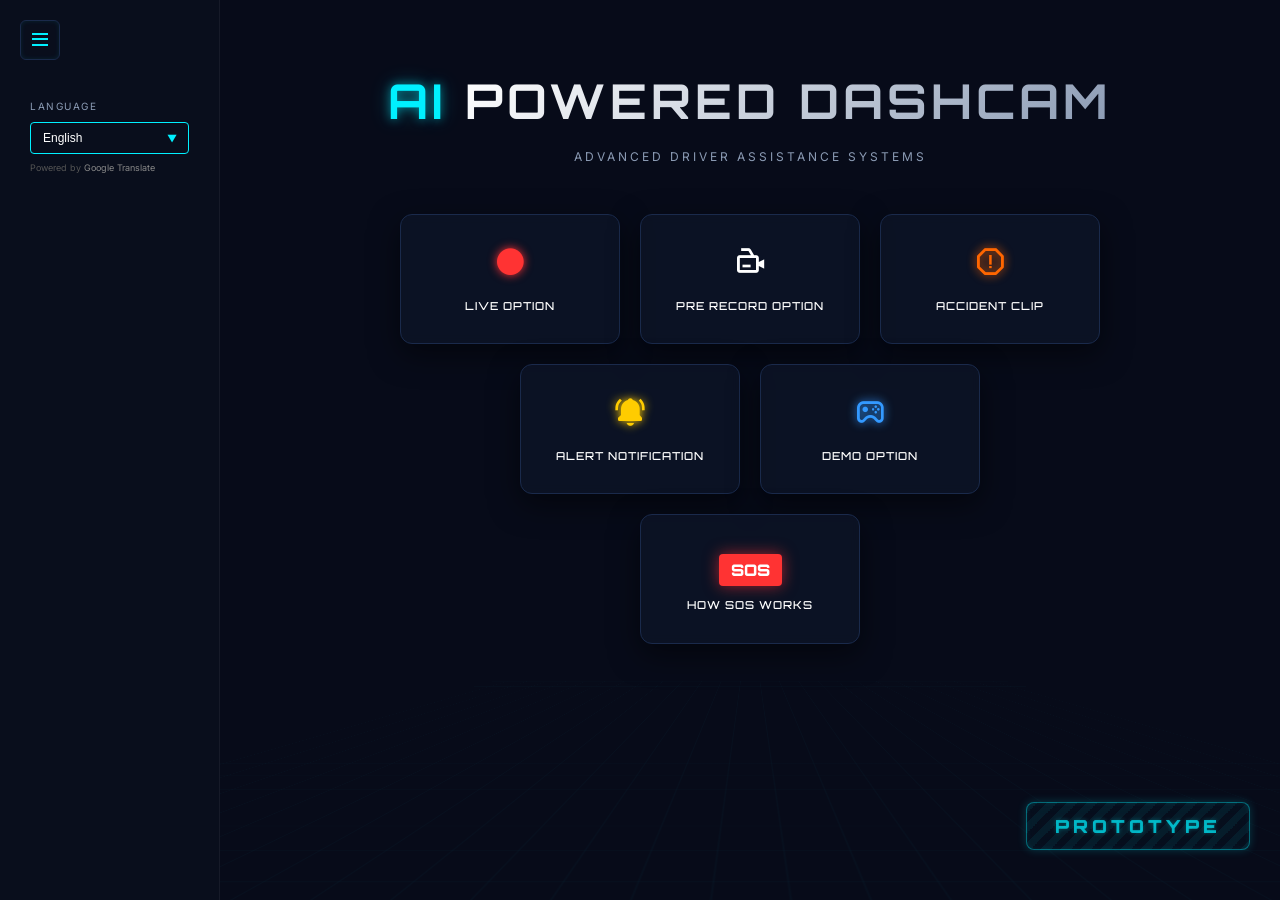
==== frontend/index.html @ 6b2841e0 "Initial commit" ====
<!DOCTYPE html>
<html lang="en">

<head>
    <meta charset="UTF-8">
    <meta name="viewport" content="width=device-width, initial-scale=1.0">
    <title>AI Powered Dashcam</title>
    <!-- Fonts -->
    <link rel="preconnect" href="https://fonts.googleapis.com">
    <link rel="preconnect" href="https://fonts.gstatic.com" crossorigin>
    <link
        href="https://fonts.googleapis.com/css2?family=Orbitron:wght@500;700;900&family=Inter:wght@400;500;600&display=swap"
        rel="stylesheet">
    <!-- Boxicons for standard icons -->
    <link href='https://unpkg.com/boxicons@2.1.4/css/boxicons.min.css' rel='stylesheet'>
    <link rel="stylesheet" href="style.css">
</head>

<body>
    <div class="app-container">
        <!-- Sidebar -->
        <aside class="sidebar">
            <div class="sidebar-top">
                <button class="menu-btn" id="menuBtn">
                    <i class='bx bx-menu'></i>
                </button>
            </div>

            <div class="sidebar-lang">
                <span class="lang-label" data-i18n="language">LANGUAGE</span>
                <div class="lang-select-wrapper">
                    <select class="lang-select" id="customLangSelect">
                        <option value="en">English</option>
                        <option value="es">Español</option>
                        <option value="fr">Français</option>
                        <option value="hi">हिन्दी (Hindi)</option>
                        <option value="bn">বাংলা (Bengali)</option>
                        <option value="te">తెలుగు (Telugu)</option>
                        <option value="mr">मराठी (Marathi)</option>
                        <option value="ta">தமிழ் (Tamil)</option>
                        <option value="ur">اُردُو (Urdu)</option>
                        <option value="gu">ગુજરાતી (Gujarati)</option>
                        <option value="kn">ಕನ್ನಡ (Kannada)</option>
                        <option value="ml">മലയാളം (Malayalam)</option>
                        <option value="or">ଓଡ଼ିଆ (Odia)</option>
                        <option value="pa">ਪੰਜਾਬੀ (Punjabi)</option>
                        <option value="as">অসমীয়া (Assamese)</option>
                        <option value="mai">मैथिली (Maithili)</option>
                        <option value="sat">ᱥᱟᱱᱛᱟᱲᱤ (Santali)</option>
                        <option value="ks">कॉशुर (Kashmiri)</option>
                        <option value="ne">नेपाली (Nepali)</option>
                        <option value="kok">कोंकणी (Konkani)</option>
                        <option value="sd">سنڌي (Sindhi)</option>
                        <option value="doi">डोगरी (Dogri)</option>
                        <option value="mni">ꯃꯤꯇꯩꯂꯣꯟ (Manipuri)</option>
                        <option value="brx">बड़ो (Bodo)</option>
                        <option value="sa">संस्कृत (Sanskrit)</option>
                    </select>
                </div>
                <div id="google_translate_element" style="display: none;"></div>
                <div class="powered-by">Powered by <span class="g-translate">Google Translate</span></div>
            </div>
        </aside>

        <!-- Main Content -->
        <main class="main-content">
            <div class="background-grid"></div>

            <header class="dashboard-header">
                <h1 class="logo-text"><span class="logo-x">AI</span> <span class="logo-gradient">POWERED
                        DASHCAM</span></h1>
                <p class="subtitle" data-i18n="subtitle">ADVANCED DRIVER ASSISTANCE SYSTEMS</p>
            </header>

            <div class="button-grid-container">
                <!-- Row 1 -->
                <div class="grid-row row-3">
                    <button class="action-card" id="liveOptionBtn">
                        <div class="card-icon glow-red">
                            <i class='bx bxs-circle'></i>
                        </div>
                        <span class="card-label" data-i18n="live">LIVE OPTION</span>
                    </button>

                    <button class="action-card" id="preRecordBtn">
                        <div class="card-icon">
                            <i class='bx bx-video-recording'></i>
                        </div>
                        <span class="card-label" data-i18n="record">PRE RECORD OPTION</span>
                    </button>

                    <button class="action-card" id="accidentBtn">
                        <div class="card-icon glow-orange">
                            <i class='bx bx-error-alt'></i>
                        </div>
                        <span class="card-label" data-i18n="accident">ACCIDENT CLIP</span>
                    </button>
                </div>

                <!-- Row 2 -->
                <div class="grid-row row-2">
                    <button class="action-card" id="alertBtn">
                        <div class="card-icon glow-yellow">
                            <i class='bx bxs-bell-ring'></i>
                        </div>
                        <span class="card-label" data-i18n="alert">ALERT NOTIFICATION</span>
                    </button>

                    <button class="action-card" id="demoBtn">
                        <div class="card-icon glow-blue">
                            <i class='bx bx-joystick'></i>
                        </div>
                        <span class="card-label" data-i18n="demo">DEMO OPTION</span>
                    </button>
                </div>

                <!-- Row 3 -->
                <div class="grid-row row-1">
                    <button class="action-card sos-card" id="sosBtn">
                        <div class="card-icon glow-red-strong">
                            <span class="sos-text">SOS</span>
                        </div>
                        <span class="card-label" data-i18n="sos">HOW SOS WORKS</span>
                    </button>
                </div>
            </div>

            <!-- Live View Container -->
            <div id="liveView" class="live-view hidden">
                <button class="back-btn" id="backBtn">
                    <i class='bx bx-arrow-back'></i> <span data-i18n="back_dashboard">Back to Dashboard</span>
                </button>
                <div class="live-content">
                    <div class="video-section">
                        <div class="view-container">
                            <span class="view-label" data-i18n="driver_view">DRIVER VIEW</span>
                            <video
                                src="file:///C:/Users/Aiml/Documents/dashcam%20video/web%20videos/stock-footage-a-year-old-caucasian-father-and-his-year-old-son-drive-together-in-a-car-with-the-sun.mp4"
                                autoplay loop muted class="dash-video"></video>
                        </div>
                        <div class="view-container">
                            <span class="view-label" data-i18n="road_view">ROAD VIEW</span>
                            <video
                                src="file:///C:/Users/Aiml/Documents/dashcam%20video/web%20videos/stock-footage-tilton-nh-usa-january-tilton-new-hampshire-usa-k-driving-dashcam-footage.mp4"
                                autoplay loop muted class="dash-video"></video>
                        </div>
                    </div>
                    <div class="map-section">
                        <span class="view-label map-label" data-i18n="location">LOCATION</span>
                        <!-- Placeholder map centered somewhat generically for a driving context -->
                        <iframe
                            src="https://www.google.com/maps/embed?pb=!1m18!1m12!1m3!1d3022.1422937950147!2d-73.98731968459391!3d40.75889497932681!2m3!1f0!2f0!3f0!3m2!1i1024!2i768!4f13.1!3m3!1m2!1s0x89c25855c6480299%3A0x55194ec5a1ae072e!2sTimes%20Square!5e0!3m2!1sen!2sus!4v1620000000000!5m2!1sen!2sus"
                            width="100%" height="100%" style="border:0;" allowfullscreen="" loading="lazy">
                        </iframe>
                    </div>
                </div>
            </div>

            <!-- Pre Record View Container -->
            <div id="preRecordView" class="live-view hidden">
                <button class="back-btn" id="preRecordBackBtn">
                    <i class='bx bx-arrow-back'></i> <span data-i18n="back_dashboard">Back to Dashboard</span>
                </button>
                <div class="live-content" id="preRecordContent">
                    <div class="video-list-container">
                        <div class="video-list-header">
                            <h2 class="video-list-title">Videos</h2>
                        </div>
                        <div id="videoListBody">
                            <!-- Pre-recorded Item 1 -->
                            <div class="video-list-item"
                                data-src="file:///C:/Users/Aiml/Documents/dashcam%20video/web%20videos/stock-footage-tilton-nh-usa-january-tilton-new-hampshire-usa-k-driving-dashcam-footage.mp4"
                                data-title="26/05/2026/Tuesday">
                                <div class="video-thumbnail-wrapper">
                                    <video
                                        src="file:///C:/Users/Aiml/Documents/dashcam%20video/web%20videos/stock-footage-tilton-nh-usa-january-tilton-new-hampshire-usa-k-driving-dashcam-footage.mp4"
                                        class="video-thumbnail-img" muted></video>
                                    <div class="video-play-icon"><i class='bx bx-play'></i></div>
                                    <div class="video-duration">1:15</div>
                                </div>
                                <div class="video-info">
                                    <h3 class="video-item-title">26/05/2026/Tuesday</h3>
                                    <div class="video-item-meta">
                                        <span>Local File &middot; Dashcam</span>
                                    </div>
                                    <div class="video-item-meta">
                                        <span>Pre-recorded</span>
                                    </div>
                                </div>
                                <div class="video-menu-icon">
                                    <i class='bx bx-dots-vertical-rounded'></i>
                                </div>
                            </div>

                            <!-- Pre-recorded Item 2 -->
                            <div class="video-list-item"
                                data-src="file:///C:/Users/Aiml/Documents/dashcam%20video/web%20videos/stock-footage-saint-damase-quebec-canada-k-dashcam-footage-traveling-along-route-through.mp4"
                                data-title="25/05/2026/Monday">
                                <div class="video-thumbnail-wrapper">
                                    <video
                                        src="file:///C:/Users/Aiml/Documents/dashcam%20video/web%20videos/stock-footage-saint-damase-quebec-canada-k-dashcam-footage-traveling-along-route-through.mp4"
                                        class="video-thumbnail-img" muted></video>
                                    <div class="video-play-icon"><i class='bx bx-play'></i></div>
                                    <div class="video-duration">2:30</div>
                                </div>
                                <div class="video-info">
                                    <h3 class="video-item-title">25/05/2026/Monday</h3>
                                    <div class="video-item-meta">
                                        <span>Local File &middot; Dashcam</span>
                                    </div>
                                    <div class="video-item-meta">
                                        <span>Pre-recorded</span>
                                    </div>
                                </div>
                                <div class="video-menu-icon">
                                    <i class='bx bx-dots-vertical-rounded'></i>
                                </div>
                            </div>

                            <!-- Pre-recorded Item 3 -->
                            <div class="video-list-item"
                                data-src="file:///C:/Users/Aiml/Documents/dashcam%20video/web%20videos/stock-footage-bandipur-india-february-dashcam-journey-along-tree-lined-forest-highway.mp4"
                                data-title="24/05/2026/Sunday">
                                <div class="video-thumbnail-wrapper">
                                    <video
                                        src="file:///C:/Users/Aiml/Documents/dashcam%20video/web%20videos/stock-footage-bandipur-india-february-dashcam-journey-along-tree-lined-forest-highway.mp4"
                                        class="video-thumbnail-img" muted></video>
                                    <div class="video-play-icon"><i class='bx bx-play'></i></div>
                                    <div class="video-duration">1:45</div>
                                </div>
                                <div class="video-info">
                                    <h3 class="video-item-title">24/05/2026/Sunday</h3>
                                    <div class="video-item-meta">
                                        <span>Local File &middot; Dashcam</span>
                                    </div>
                                    <div class="video-item-meta">
                                        <span>Pre-recorded</span>
                                    </div>
                                </div>
                                <div class="video-menu-icon">
                                    <i class='bx bx-dots-vertical-rounded'></i>
                                </div>
                            </div>
                        </div>
                    </div>
                </div>

                <div class="live-content hidden" id="playerContent">
                    <div
                        style="display: flex; flex-direction: column; width: 100%; max-width: 1000px; margin: 0 auto; align-items: center;">
                        <div style="display: flex; justify-content: space-between; width: 100%; margin-bottom: 20px;">
                            <button class="back-btn" id="backToListBtn" style="margin-bottom: 0;">
                                <i class='bx bx-arrow-back'></i> <span data-i18n="back_videos">Back to Videos</span>
                            </button>
                            <button class="upload-small-btn" id="saveFromPlayerBtn">
                                <i class='bx bx-save'></i> <span data-i18n="save_accident_player">Save as Accident
                                    Clip</span>
                            </button>
                        </div>
                        <div class="view-container" style="width: 100%; aspect-ratio: 16/9; margin-top: 10px;">
                            <span class="view-label" id="uploadedVideoName" data-i18n="video_player">VIDEO PLAYER</span>
                            <video id="uploadedVideoPlayer" autoplay loop muted class="dash-video"></video>
                        </div>
                    </div>
                </div>
            </div>

            <!-- Accident View Container -->
            <div id="accidentView" class="live-view hidden">
                <button class="back-btn" id="accidentBackBtn">
                    <i class='bx bx-arrow-back'></i> <span data-i18n="back_dashboard">Back to Dashboard</span>
                </button>
                <div class="live-content">
                    <div class="video-list-container">
                        <div class="video-list-header">
                            <h2 class="video-list-title">Accident Clips</h2>
                        </div>
                        <div id="accidentListBody">
                            <div
                                style="color: #64748b; font-family: 'Inter', sans-serif; text-align: center; padding: 20px;">
                                No accident clips available.</div>
                        </div>
                    </div>
                </div>
            </div>
            <!-- Alert Notification View Container -->
            <div id="alertView" class="live-view hidden">
                <button class="back-btn" id="alertBackBtn">
                    <i class='bx bx-arrow-back'></i> <span data-i18n="back_dashboard">Back to Dashboard</span>
                </button>
                <div class="live-content">
                    <div class="video-list-container" style="max-width: 800px; margin: 0 auto; padding: 20px;">
                        <div class="video-list-header">
                            <h2 class="video-list-title" style="color: #ff4757;"><i class='bx bxs-bell-ring'></i> Alert
                                Notifications</h2>
                            <div class="profile-selector">
                                <label
                                    style="color: var(--text-secondary); font-size: 12px; margin-right: 8px;">Profile:</label>
                                <select id="alertProfileSelect" class="profile-dropdown">
                                    <option value="dad">Dad</option>
                                    <option value="mom">Mom</option>
                                    <option value="son">Son</option>
                                </select>
                            </div>
                        </div>
                        <div class="alert-list"
                            style="margin-top: 20px; display: flex; flex-direction: column; gap: 12px;">
                            <div class="alert-item"
                                style="background: rgba(255, 71, 87, 0.1); border: 1px solid rgba(255, 71, 87, 0.3); padding: 15px; border-radius: 8px; color: #fff; font-family: 'Inter', sans-serif; display: flex; align-items: center; gap: 10px;">
                                <i class='bx bx-error' style="color: #ff4757; font-size: 20px;"></i> <strong>Driver
                                    distraction</strong>
                                <label class="toggle-switch"><input type="checkbox" checked><span
                                        class="slider"></span></label>
                            </div>
                            <div class="alert-item"
                                style="background: rgba(255, 165, 2, 0.1); border: 1px solid rgba(255, 165, 2, 0.3); padding: 15px; border-radius: 8px; color: #fff; font-family: 'Inter', sans-serif; display: flex; align-items: center; gap: 10px;">
                                <i class='bx bx-sleepy' style="color: #ffa502; font-size: 20px;"></i>
                                <strong>Drowsiness</strong>
                                <label class="toggle-switch"><input type="checkbox" checked><span
                                        class="slider"></span></label>
                            </div>
                            <div class="alert-item"
                                style="background: rgba(0, 255, 255, 0.1); border: 1px solid rgba(0, 255, 255, 0.3); padding: 15px; border-radius: 8px; color: #fff; font-family: 'Inter', sans-serif; display: flex; align-items: center; gap: 10px;">
                                <i class='bx bx-user-x' style="color: #00ffff; font-size: 20px;"></i> <strong>Seatbelt
                                    absence</strong>
                                <label class="toggle-switch"><input type="checkbox" checked><span
                                        class="slider"></span></label>
                            </div>
                            <div class="alert-item"
                                style="background: rgba(255, 71, 87, 0.1); border: 1px solid rgba(255, 71, 87, 0.3); padding: 15px; border-radius: 8px; color: #fff; font-family: 'Inter', sans-serif; display: flex; align-items: center; gap: 10px;">
                                <i class='bx bx-glasses-alt' style="color: #ff4757; font-size: 20px;"></i>
                                <strong>Unsafe attention behavior</strong>
                                <label class="toggle-switch"><input type="checkbox" checked><span
                                        class="slider"></span></label>
                            </div>
                            <div class="alert-item"
                                style="background: rgba(255, 71, 87, 0.1); border: 1px solid rgba(255, 71, 87, 0.3); padding: 15px; border-radius: 8px; color: #fff; font-family: 'Inter', sans-serif; display: flex; align-items: center; gap: 10px;">
                                <i class='bx bx-car' style="color: #ff4757; font-size: 20px;"></i>
                                <strong>Collision-risk situations</strong>
                                <label class="toggle-switch"><input type="checkbox" checked><span
                                        class="slider"></span></label>
                            </div>
                            <div class="alert-item"
                                style="background: rgba(255, 165, 2, 0.1); border: 1px solid rgba(255, 165, 2, 0.3); padding: 15px; border-radius: 8px; color: #fff; font-family: 'Inter', sans-serif; display: flex; align-items: center; gap: 10px;">
                                <i class='bx bx-traffic-cone' style="color: #ffa502; font-size: 20px;"></i> <strong>Road
                                    hazards</strong>
                                <label class="toggle-switch"><input type="checkbox" checked><span
                                        class="slider"></span></label>
                            </div>
                            <div class="alert-item"
                                style="background: rgba(255, 71, 87, 0.1); border: 1px solid rgba(255, 71, 87, 0.3); padding: 15px; border-radius: 8px; color: #fff; font-family: 'Inter', sans-serif; display: flex; align-items: center; gap: 10px;">
                                <i class='bx bx-cloud-rain' style="color: #ff4757; font-size: 20px;"></i> <strong>Unsafe
                                    driving conditions</strong>
                                <label class="toggle-switch"><input type="checkbox" checked><span
                                        class="slider"></span></label>
                            </div>
                            <div class="alert-item"
                                style="background: rgba(255, 71, 87, 0.1); border: 1px solid rgba(255, 71, 87, 0.3); padding: 15px; border-radius: 8px; color: #fff; font-family: 'Inter', sans-serif; display: flex; align-items: center; gap: 10px;">
                                <i class='bx bx-plus-medical' style="color: #ff4757; font-size: 20px;"></i>
                                <strong>Emergency situations</strong>
                                <label class="toggle-switch"><input type="checkbox" checked><span
                                        class="slider"></span></label>
                            </div>
                        </div>
                        <div style="margin-top: 30px; display: flex; justify-content: flex-end;">
                            <button id="saveAlertsBtn"
                                style="background: var(--accent-cyan); color: #000; border: none; padding: 12px 30px; border-radius: 8px; font-family: var(--font-heading); font-size: 14px; font-weight: 700; cursor: pointer; transition: all 0.3s ease; box-shadow: 0 0 15px rgba(0, 240, 255, 0.3); display: flex; align-items: center; gap: 8px;">
                                <i class='bx bx-save'></i> <span data-i18n="save_settings">SAVE SETTINGS</span>
                            </button>
                        </div>
                    </div>
                </div>
            </div>
            <!-- Demo View Container -->
            <div id="demoView" class="live-view hidden">
                <button class="back-btn" id="demoBackBtn">
                    <i class='bx bx-arrow-back'></i> <span data-i18n="back_dashboard">Back to Dashboard</span>
                </button>
                <div class="live-content"
                    style="justify-content: center; align-items: center; display: flex; flex-direction: column;">
                    <div
                        style="display: grid; grid-template-columns: repeat(3, 1fr); gap: 40px; max-width: 1200px; width: 100%; padding: 40px;">
                        <div id="demoRoadViewBtn" class="demo-btn"
                            style="background: var(--card-bg); border: 1px solid var(--card-border); border-radius: 16px; aspect-ratio: 16/9; display: flex; flex-direction: column; justify-content: center; align-items: center; font-size: 32px; color: var(--accent-cyan); font-weight: 700; box-shadow: 0 8px 32px rgba(0, 0, 0, 0.3); cursor: pointer;">
                            <i class='bx bx-car' style="font-size: 72px; margin-bottom: 15px;"></i>
                            <span>Road View</span>
                        </div>
                        <div id="demoDriverViewBtn" class="demo-btn"
                            style="background: var(--card-bg); border: 1px solid var(--card-border); border-radius: 16px; aspect-ratio: 16/9; display: flex; flex-direction: column; justify-content: center; align-items: center; font-size: 32px; color: var(--accent-cyan); font-weight: 700; box-shadow: 0 8px 32px rgba(0, 0, 0, 0.3); cursor: pointer;">
                            <i class='bx bx-user' style="font-size: 72px; margin-bottom: 15px;"></i>
                            <span>Driver View</span>
                        </div>
                        <div id="demoTrafficLightBtn" class="demo-btn"
                            style="background: var(--card-bg); border: 1px solid var(--card-border); border-radius: 16px; aspect-ratio: 16/9; display: flex; flex-direction: column; justify-content: center; align-items: center; font-size: 32px; color: var(--accent-cyan); font-weight: 700; box-shadow: 0 8px 32px rgba(0, 0, 0, 0.3); cursor: pointer;">
                            <i class='bx bx-traffic-cone' style="font-size: 72px; margin-bottom: 15px;"></i>
                            <span>Traffic Light</span>
                        </div>
                    </div>
                </div>
            </div>

            <!-- Demo Player View -->
            <div id="demoPlayerView" class="live-view hidden">
                <button class="back-btn" id="demoPlayerBackBtn">
                    <i class='bx bx-arrow-back'></i> <span>Back to Demo</span>
                </button>
                <div class="live-content">
                    <div
                        style="display: flex; flex-direction: column; width: 100%; max-width: 1000px; margin: 0 auto; align-items: center;">
                        <div class="view-container" style="width: 100%; aspect-ratio: 16/9; margin-top: 10px;">
                            <span class="view-label" id="demoPlayerTitle">CAR DETECTION</span>
                            <video id="demoVideoPlayer" autoplay loop muted class="dash-video"></video>
                        </div>
                    </div>
                </div>
            </div>

            <!-- SOS Info View Container -->
            <div id="sosView" class="live-view hidden">
                <button class="back-btn" id="sosBackBtn">
                    <i class='bx bx-arrow-back'></i> <span data-i18n="back_dashboard">Back to Dashboard</span>
                </button>
                <div class="live-content sos-info-content">
                    <div class="sos-info-card">
                        <div class="sos-animated-header">
                            <i class='bx bx-broadcast'></i>
                            <h2 class="sos-title">AI Smart SOS Emergency Response System</h2>
                        </div>
                        <div class="sos-animated-body">
                            <p class="fade-in-text">The AI Smart SOS Emergency Response System is an advanced safety
                                feature integrated into our AI Smart Dashcam project to provide immediate assistance
                                during accidents, driver unconsciousness, or dangerous road situations. The system
                                continuously monitors the driver using AI, Computer Vision, OpenCV, and MediaPipe
                                technologies by tracking eye movement, head position, driver attention, and vehicle
                                behavior in real time.</p>
                            <p class="fade-in-text">When the AI detects a severe collision, unconscious driver
                                condition, prolonged inactivity, unsafe driving pattern, or manual SOS trigger, the
                                emergency mode activates automatically. The system instantly generates voice alerts,
                                switches to SOS mode, and collects critical emergency data including live GPS location,
                                driver status, incident time, and vehicle information.</p>
                            <p class="fade-in-text">After confirmation, emergency notifications containing the live
                                location and accident details are automatically sent to family members, emergency
                                contacts, ambulance services, police stations, or fleet management systems. This rapid
                                alert mechanism helps reduce rescue response time and improves survival chances during
                                emergencies.</p>
                            <p class="fade-in-text">The SOS system is designed using AI-powered monitoring, real-time
                                processing, GPS integration, alert automation, and embedded system technologies such as
                                Raspberry Pi, making it affordable, scalable, and suitable for cars, trucks, taxis,
                                buses, and smart transportation systems.</p>
                            <p class="fade-in-text">By combining intelligent monitoring, automated emergency
                                communication, and real-time tracking, the AI Smart SOS System transforms a normal
                                dashcam into a life-saving smart safety assistant that enhances road safety and supports
                                faster emergency response operations.</p>
                        </div>
                    </div>
                </div>
            </div>
        </main>
    </div>

    <!-- Save to Accident Clip Modal -->
    <div id="accidentModal" class="modal-overlay hidden">
        <div class="modal-content">
            <h3 class="modal-title" data-i18n="modal_title">Save to Accident Clip</h3>
            <div class="modal-video-preview">
                <video id="modalVideoPlayer" src="" autoplay loop muted class="dash-video"></video>
            </div>
            <div class="modal-form" style="margin-bottom: 15px;">
                <div class="form-group">
                    <label data-i18n="start_time">Start Time (sec)</label>
                    <input type="number" id="modalStartTime" value="0" min="0">
                </div>
                <div class="form-group">
                    <label data-i18n="end_time">End Time (sec)</label>
                    <input type="number" id="modalEndTime" value="10" min="1">
                </div>
            </div>
            <div class="form-group" style="margin-bottom: 25px; flex: none;">
                <label data-i18n="desc_opt">Description (Optional)</label>
                <input type="text" id="modalDescription" placeholder="Add a short description...">
            </div>
            <div class="modal-actions">
                <button class="modal-btn cancel" id="modalCancelBtn" data-i18n="cancel">Cancel</button>
                <button class="modal-btn save" id="modalSaveBtn" data-i18n="save_clip">Save Clip</button>
            </div>
        </div>
    </div>    <!-- Prototype Image Modal -->
    <div id="prototypeImageModal" class="modal-overlay hidden" style="z-index: 2000;">
        <div class="prototype-modal-content" style="position: relative; max-width: 90vw; max-height: 90vh; display: flex; justify-content: center; align-items: center;">
            <button id="closePrototypeBtn" style="position: absolute; top: -40px; right: 0; background: none; border: none; color: white; font-size: 30px; cursor: pointer; transition: color 0.3s;" onmouseover="this.style.color='var(--accent-cyan)'" onmouseout="this.style.color='white'"><i class='bx bx-x'></i></button>
            <img src="prototype_image.png" alt="Prototype Diagram" style="max-width: 100%; max-height: 90vh; border-radius: 10px; box-shadow: 0 0 30px rgba(0, 240, 255, 0.5); object-fit: contain;">
        </div>
    </div>

    <div class="prototype-badge">PROTOTYPE</div>

    <script src="translations.js"></script>
    <script src="script.js"></script>
</body>

</html>
---- frontend/style.css ----
:root {
    --bg-color: #070b19;
    --sidebar-bg: #090e1c;
    --card-bg: #0d1527;
    --card-border: #1a2a4b;
    --text-primary: #ffffff;
    --text-secondary: #8b9bb4;
    --accent-cyan: #00f0ff;
    --glow-cyan: 0 0 10px rgba(0, 240, 255, 0.5), 0 0 20px rgba(0, 240, 255, 0.3);
    
    --accent-red: #ff3333;
    --accent-yellow: #ffcc00;
    --accent-orange: #ff6600;
    --accent-blue: #3399ff;
    
    --font-heading: 'Orbitron', sans-serif;
    --font-body: 'Inter', sans-serif;
}

* {
    margin: 0;
    padding: 0;
    box-sizing: border-box;
}

body {
    background-color: var(--bg-color);
    color: var(--text-primary);
    font-family: var(--font-body);
    height: 100vh;
    overflow: hidden;
}

.app-container {
    display: flex;
    height: 100vh;
    width: 100vw;
}

/* Sidebar Styles */
.sidebar {
    width: 220px;
    background-color: var(--sidebar-bg);
    border-right: 1px solid rgba(255, 255, 255, 0.05);
    display: flex;
    flex-direction: column;
    padding: 20px 0;
    z-index: 10;
    transition: width 0.3s cubic-bezier(0.25, 0.8, 0.25, 1);
}

.sidebar.collapsed {
    width: 80px;
}

.sidebar.collapsed .sidebar-auth,
.sidebar.collapsed .sidebar-lang {
    opacity: 0;
    visibility: hidden;
    pointer-events: none;
}

.sidebar-top {
    padding: 0 20px 40px;
}

.menu-btn {
    background: transparent;
    border: 1px solid var(--card-border);
    border-radius: 6px;
    color: var(--accent-cyan);
    font-size: 24px;
    width: 40px;
    height: 40px;
    display: flex;
    align-items: center;
    justify-content: center;
    cursor: pointer;
    transition: all 0.3s ease;
    box-shadow: inset 0 0 5px rgba(0, 240, 255, 0.1);
}

.menu-btn:hover {
    background: rgba(0, 240, 255, 0.1);
    box-shadow: inset 0 0 10px rgba(0, 240, 255, 0.3);
}

.sidebar-auth {
    padding: 0 30px 40px;
    transition: opacity 0.2s ease, visibility 0.2s ease;
}

.auth-link {
    color: var(--text-secondary);
    text-decoration: none;
    font-size: 13px;
    font-weight: 500;
    letter-spacing: 2px;
    transition: color 0.3s ease;
    display: block;
    line-height: 1.5;
}

.auth-link:hover {
    color: var(--accent-cyan);
    text-shadow: 0 0 8px rgba(0, 240, 255, 0.5);
}

.sidebar-lang {
    padding: 0 30px;
    transition: opacity 0.2s ease, visibility 0.2s ease;
    white-space: nowrap;
}

.lang-label {
    display: block;
    color: var(--text-secondary);
    font-size: 10px;
    letter-spacing: 1.5px;
    margin-bottom: 10px;
}

.lang-select-wrapper {
    position: relative;
    margin-bottom: 8px;
}

.lang-select {
    width: 100%;
    background-color: transparent;
    border: 1px solid var(--accent-cyan);
    color: white;
    padding: 8px 12px;
    border-radius: 4px;
    font-size: 12px;
    appearance: none;
    outline: none;
    cursor: pointer;
}

.lang-select-wrapper::after {
    content: '\25BC';
    position: absolute;
    right: 12px;
    top: 50%;
    transform: translateY(-50%);
    font-size: 10px;
    color: var(--accent-cyan);
    pointer-events: none;
}

.lang-select option {
    background-color: var(--card-bg);
    color: white;
}

/* Hide Google Translate top banner & toolbar */
.goog-te-banner-frame.skiptranslate, 
.goog-te-gadget-icon {
    display: none !important;
}

body {
    top: 0px !important;
}

.goog-te-gadget {
    color: transparent !important;
    font-size: 0px !important;
}

.powered-by {
    font-size: 9px;
    color: #555;
}

.g-translate {
    color: #888;
}

/* Main Content Styles */
.main-content {
    flex: 1;
    position: relative;
    display: flex;
    flex-direction: column;
    align-items: center;
    padding-top: 60px;
    overflow-y: auto;
    overflow-x: hidden;
}

/* Futuristic Grid Background */
.background-grid {
    position: absolute;
    top: 0;
    left: 0;
    right: 0;
    bottom: 0;
    background-image: 
        linear-gradient(rgba(0, 240, 255, 0.05) 1px, transparent 1px),
        linear-gradient(90deg, rgba(0, 240, 255, 0.05) 1px, transparent 1px);
    background-size: 40px 40px;
    background-position: center 0;
    transform: perspective(500px) rotateX(60deg) scale(2);
    transform-origin: center bottom;
    opacity: 0.4;
    z-index: 0;
    pointer-events: none;
    transition: opacity 0.5s ease;
}

.main-content:hover .background-grid {
    opacity: 0.8;
    animation: gridMove 1.5s linear infinite;
}

@keyframes gridMove {
    0% {
        background-position: center 0;
    }
    100% {
        background-position: center 40px;
    }
}

.dashboard-header {
    text-align: center;
    z-index: 1;
    margin-bottom: 50px;
}

.logo-text {
    font-family: var(--font-heading);
    font-size: 48px;
    font-weight: 700;
    letter-spacing: 4px;
    color: white;
    text-shadow: 0 0 10px rgba(255,255,255,0.3);
    margin-bottom: 8px;
    position: relative;
    display: inline-block;
    padding: 10px 30px;
    border-radius: 16px;
    transition: transform 0.3s ease;
    cursor: default;
}

.logo-text::before {
    content: '';
    position: absolute;
    top: 0; left: 0; right: 0; bottom: 0;
    background: linear-gradient(90deg, transparent, rgba(0, 240, 255, 0.05), rgba(0, 240, 255, 0.15), rgba(0, 240, 255, 0.05), transparent);
    background-size: 200% 100%;
    border-radius: 16px;
    z-index: -1;
    opacity: 0;
    transition: opacity 0.3s ease;
}

.logo-text:hover {
    transform: scale(1.02);
}

.logo-text:hover::before {
    opacity: 1;
    animation: backgroundFlow 2s linear infinite;
}

@keyframes backgroundFlow {
    0% { background-position: 200% 0; }
    100% { background-position: -200% 0; }
}

.logo-text:hover .logo-gradient {
    background: linear-gradient(90deg, #ffffff, #00f0ff, #8b9bb4, #ffffff);
    background-size: 300% 100%;
    -webkit-background-clip: text;
    -webkit-text-fill-color: transparent;
    animation: textShine 3s linear infinite;
}

@keyframes textShine {
    0% { background-position: 0% center; }
    100% { background-position: 300% center; }
}

.logo-x {
    color: var(--accent-cyan);
    text-shadow: var(--glow-cyan);
}

.logo-gradient {
    background: linear-gradient(135deg, #ffffff 0%, #8b9bb4 100%);
    -webkit-background-clip: text;
    -webkit-text-fill-color: transparent;
    text-shadow: none;
}

.subtitle {
    font-size: 12px;
    color: var(--text-secondary);
    letter-spacing: 3px;
}

/* Grid layout for buttons */
.button-grid-container {
    display: flex;
    flex-direction: column;
    align-items: center;
    gap: 20px;
    z-index: 1;
}

.grid-row {
    display: flex;
    gap: 20px;
    justify-content: center;
}

/* Action Cards (Buttons) */
.action-card {
    background-color: rgba(13, 21, 39, 0.8);
    backdrop-filter: blur(5px);
    border: 1px solid var(--card-border);
    border-radius: 12px;
    width: 220px;
    height: 130px;
    display: flex;
    flex-direction: column;
    align-items: center;
    justify-content: center;
    cursor: pointer;
    transition: all 0.3s cubic-bezier(0.25, 0.8, 0.25, 1);
    box-shadow: 0 10px 30px rgba(0,0,0,0.5);
    position: relative;
    overflow: hidden;
}

.action-card::before {
    content: '';
    position: absolute;
    top: 0; left: 0; right: 0; bottom: 0;
    background: linear-gradient(135deg, rgba(255,255,255,0.05) 0%, transparent 50%);
    opacity: 0;
    transition: opacity 0.3s;
}

.action-card:hover {
    transform: translateY(-5px);
    border-color: rgba(0, 240, 255, 0.4);
    box-shadow: 0 15px 35px rgba(0, 0, 0, 0.6), 0 0 15px rgba(0, 240, 255, 0.1);
}

.action-card:hover::before {
    opacity: 1;
}

.action-card:active {
    transform: translateY(0);
}

.card-icon {
    font-size: 32px;
    margin-bottom: 15px;
    color: white;
    transition: all 0.3s ease;
}

.card-label {
    font-family: var(--font-heading);
    color: white;
    font-size: 11px;
    font-weight: 500;
    letter-spacing: 1px;
}

/* Icon Glow Colors */
.glow-red i { color: var(--accent-red); text-shadow: 0 0 10px var(--accent-red); }
.glow-orange i { color: var(--accent-orange); text-shadow: 0 0 10px var(--accent-orange); }
.glow-yellow i { color: var(--accent-yellow); text-shadow: 0 0 10px var(--accent-yellow); }
.glow-blue i { color: var(--accent-blue); text-shadow: 0 0 10px var(--accent-blue); }

.action-card:hover .glow-red i { text-shadow: 0 0 20px var(--accent-red); transform: scale(1.1); }
.action-card:hover .glow-orange i { text-shadow: 0 0 20px var(--accent-orange); transform: scale(1.1); }
.action-card:hover .glow-yellow i { text-shadow: 0 0 20px var(--accent-yellow); transform: scale(1.1); }
.action-card:hover .glow-blue i { text-shadow: 0 0 20px var(--accent-blue); transform: scale(1.1); }

/* SOS Card Specific */
.sos-card .card-icon {
    margin-bottom: 12px;
}

.sos-text {
    background-color: var(--accent-red);
    color: white;
    font-family: var(--font-heading);
    font-size: 16px;
    font-weight: 900;
    padding: 6px 12px;
    border-radius: 4px;
    box-shadow: 0 0 15px rgba(255, 51, 51, 0.6);
    display: inline-block;
    transition: all 0.3s ease;
}

.sos-card:hover .sos-text {
    box-shadow: 0 0 25px rgba(255, 51, 51, 0.9);
    transform: scale(1.1);
}

/* Responsive */
@media (max-width: 900px) {
    .grid-row {
        flex-wrap: wrap;
    }
    
    .action-card {
        width: 180px;
    }
}

/* Live View Styles */
.hidden {
    display: none !important;
}

.live-view {
    width: 100%;
    height: 100%;
    display: flex;
    flex-direction: column;
    padding: 20px;
    box-sizing: border-box;
    z-index: 5;
}

.back-btn {
    background: transparent;
    border: 1px solid var(--accent-cyan);
    color: var(--accent-cyan);
    padding: 8px 16px;
    border-radius: 6px;
    cursor: pointer;
    align-self: flex-start;
    margin-bottom: 20px;
    display: flex;
    align-items: center;
    gap: 8px;
    font-family: var(--font-body);
    font-weight: 600;
    transition: all 0.3s ease;
}

.back-btn:hover {
    background: rgba(0, 240, 255, 0.1);
    box-shadow: 0 0 10px rgba(0, 240, 255, 0.3);
}

.live-content {
    flex: 1;
    display: flex;
    flex-direction: column;
    gap: 20px;
    min-height: 0;
}

.video-section {
    flex: 1;
    display: flex;
    gap: 20px;
    min-height: 0;
}

.view-container {
    flex: 1;
    position: relative;
    border-radius: 12px;
    overflow: hidden;
    border: 1px solid var(--card-border);
    background-color: #000;
}

.dash-video {
    width: 100%;
    height: 100%;
    object-fit: cover;
    display: block;
}

.view-label {
    position: absolute;
    top: 10px;
    left: 10px;
    background: rgba(0, 0, 0, 0.7);
    color: var(--accent-cyan);
    padding: 6px 12px;
    border-radius: 4px;
    font-family: var(--font-heading);
    font-size: 12px;
    font-weight: 700;
    letter-spacing: 1px;
    z-index: 2;
    border: 1px solid rgba(0, 240, 255, 0.3);
    text-shadow: 0 0 5px rgba(0, 240, 255, 0.5);
}

.map-section {
    flex: 1;
    position: relative;
    border-radius: 12px;
    overflow: hidden;
    border: 1px solid var(--card-border);
    min-height: 0;
}

.map-label {
    top: auto;
    bottom: 10px;
    background: rgba(13, 21, 39, 0.9);
}

@media (max-width: 900px) {
    .video-section {
        flex-direction: column;
    }
    .dash-video {
        width: 100%;
    }
}

/* Video List Styles */
.video-list-container {
    width: 100%;
    max-width: 800px;
    margin: 0 auto;
    padding: 20px;
    display: flex;
    flex-direction: column;
    gap: 15px;
    background-color: var(--card-bg);
    border-radius: 12px;
    border: 1px solid var(--card-border);
}

.video-list-header {
    display: flex;
    justify-content: space-between;
    align-items: center;
    border-bottom: 1px solid rgba(255, 255, 255, 0.1);
    padding-bottom: 15px;
    margin-bottom: 5px;
}

.video-list-title {
    font-size: 20px;
    font-weight: 500;
    color: white;
}

.upload-small-btn {
    background-color: transparent;
    color: var(--accent-cyan);
    border: 1px solid var(--accent-cyan);
    padding: 8px 16px;
    border-radius: 20px;
    cursor: pointer;
    font-weight: 500;
    display: flex;
    align-items: center;
    gap: 5px;
    transition: all 0.3s;
}

.upload-small-btn:hover {
    background-color: rgba(0, 240, 255, 0.1);
}

.video-list-item {
    display: flex;
    gap: 15px;
    padding: 10px;
    border-radius: 8px;
    cursor: pointer;
    transition: background-color 0.2s;
    align-items: flex-start;
}

.video-list-item:hover {
    background-color: rgba(255, 255, 255, 0.05);
}

.video-list-item:not(:last-child) {
    border-bottom: 1px solid rgba(255, 255, 255, 0.05);
    padding-bottom: 15px;
}

.video-thumbnail-wrapper {
    position: relative;
    width: 160px;
    height: 90px;
    border-radius: 8px;
    overflow: hidden;
    flex-shrink: 0;
    background-color: #000;
}

.video-thumbnail-img {
    width: 100%;
    height: 100%;
    object-fit: cover;
    opacity: 0.8;
}

.video-duration {
    position: absolute;
    bottom: 5px;
    right: 5px;
    background-color: rgba(0, 0, 0, 0.8);
    color: white;
    font-size: 12px;
    padding: 2px 4px;
    border-radius: 4px;
    font-weight: 500;
}

.video-play-icon {
    position: absolute;
    top: 50%;
    left: 50%;
    transform: translate(-50%, -50%);
    font-size: 24px;
    color: white;
    background-color: rgba(0,0,0,0.5);
    border-radius: 50%;
    width: 32px;
    height: 32px;
    display: flex;
    align-items: center;
    justify-content: center;
    opacity: 0;
    transition: opacity 0.2s;
}

.video-list-item:hover .video-play-icon {
    opacity: 1;
}

.video-info {
    flex: 1;
    display: flex;
    flex-direction: column;
    gap: 5px;
    overflow: hidden;
}

.video-item-title {
    color: #4da6ff;
    font-size: 16px;
    font-weight: 500;
    margin: 0;
    white-space: nowrap;
    overflow: hidden;
    text-overflow: ellipsis;
}

.video-item-meta {
    color: var(--text-secondary);
    font-size: 13px;
    display: flex;
    align-items: center;
    gap: 8px;
}

.video-menu-icon {
    color: var(--text-secondary);
    font-size: 20px;
    padding: 5px;
    cursor: pointer;
}

.video-menu-icon:hover {
    color: white;
}

/* Modal Styles */
.modal-overlay {
    position: fixed;
    top: 0;
    left: 0;
    width: 100vw;
    height: 100vh;
    background: rgba(0, 0, 0, 0.8);
    backdrop-filter: blur(5px);
    display: flex;
    justify-content: center;
    align-items: center;
    z-index: 100;
}

.modal-content {
    background: var(--card-bg);
    border: 1px solid var(--accent-cyan);
    border-radius: 12px;
    width: 90%;
    max-width: 500px;
    padding: 25px;
    box-shadow: 0 0 20px rgba(0, 240, 255, 0.2);
}

.modal-title {
    font-family: var(--font-heading);
    color: var(--accent-cyan);
    margin-bottom: 20px;
    font-size: 20px;
}

.modal-video-preview {
    width: 100%;
    aspect-ratio: 16/9;
    background: #000;
    border-radius: 8px;
    margin-bottom: 20px;
    overflow: hidden;
}

.modal-form {
    display: flex;
    gap: 15px;
    margin-bottom: 25px;
}

.form-group {
    flex: 1;
    display: flex;
    flex-direction: column;
    gap: 8px;
}

.form-group label {
    font-size: 13px;
    color: var(--text-secondary);
}

.form-group input {
    background: rgba(255, 255, 255, 0.05);
    border: 1px solid var(--card-border);
    color: white;
    padding: 10px;
    border-radius: 6px;
    outline: none;
    font-family: var(--font-body);
}

.form-group input:focus {
    border-color: var(--accent-cyan);
}

.modal-actions {
    display: flex;
    justify-content: flex-end;
    gap: 15px;
}

.modal-btn {
    padding: 10px 20px;
    border-radius: 6px;
    cursor: pointer;
    font-family: var(--font-body);
    font-weight: 600;
    transition: all 0.3s ease;
    border: none;
}

.modal-btn.cancel {
    background: transparent;
    color: var(--text-secondary);
    border: 1px solid var(--card-border);
}

.modal-btn.cancel:hover {
    color: white;
    border-color: white;
}

.modal-btn.save {
    background: var(--accent-cyan);
    color: #000;
}

.modal-btn.save:hover {
    box-shadow: 0 0 15px rgba(0, 240, 255, 0.5);
}

/* Toggle Switch Styles */
.toggle-switch {
    position: relative;
    display: inline-block;
    width: 44px;
    height: 24px;
    margin-left: auto; /* Pushes the toggle to the right */
}

.toggle-switch input {
    opacity: 0;
    width: 0;
    height: 0;
}

.slider {
    position: absolute;
    cursor: pointer;
    top: 0;
    left: 0;
    right: 0;
    bottom: 0;
    background-color: rgba(255, 255, 255, 0.1);
    transition: .4s;
    border-radius: 24px;
    border: 1px solid rgba(255, 255, 255, 0.2);
}

.slider:before {
    position: absolute;
    content: "";
    height: 16px;
    width: 16px;
    left: 3px;
    bottom: 3px;
    background-color: #8b9bb4;
    transition: .4s;
    border-radius: 50%;
}

input:checked + .slider {
    background-color: rgba(0, 255, 255, 0.2);
    border-color: var(--accent-cyan);
}

input:checked + .slider:before {
    transform: translateX(20px);
    background-color: var(--accent-cyan);
    box-shadow: 0 0 8px var(--accent-cyan);
}

/* SOS View Styles */
.sos-info-content {
    justify-content: center;
    align-items: center;
}

.sos-info-card {
    background: rgba(13, 21, 39, 0.85);
    border: 1px solid var(--accent-red);
    border-radius: 16px;
    padding: 40px;
    max-width: 900px;
    width: 100%;
    box-shadow: 0 0 30px rgba(255, 51, 51, 0.15), inset 0 0 20px rgba(255, 51, 51, 0.05);
    position: relative;
    overflow: hidden;
}

.sos-info-card::before {
    content: '';
    position: absolute;
    top: 0; left: 0; right: 0;
    height: 3px;
    background: linear-gradient(90deg, transparent, var(--accent-red), transparent);
    animation: sosScanline 3s linear infinite;
}

@keyframes sosScanline {
    0% { transform: translateX(-100%); }
    100% { transform: translateX(100%); }
}

.sos-animated-header {
    display: flex;
    align-items: center;
    gap: 15px;
    margin-bottom: 25px;
    border-bottom: 1px solid rgba(255, 51, 51, 0.3);
    padding-bottom: 20px;
    opacity: 0;
    transform: translateX(-30px);
    animation: slideInRight 0.8s cubic-bezier(0.25, 0.8, 0.25, 1) forwards;
}

.sos-animated-header i {
    font-size: 36px;
    color: var(--accent-red);
    animation: sosPulse 1.5s infinite;
}

@keyframes sosPulse {
    0% { transform: scale(1); text-shadow: 0 0 10px rgba(255, 51, 51, 0.5); }
    50% { transform: scale(1.1); text-shadow: 0 0 20px rgba(255, 51, 51, 0.8); }
    100% { transform: scale(1); text-shadow: 0 0 10px rgba(255, 51, 51, 0.5); }
}

.sos-title {
    font-family: var(--font-heading);
    color: var(--accent-red);
    font-size: 26px;
    font-weight: 700;
    text-shadow: 0 0 10px rgba(255, 51, 51, 0.3);
    margin: 0;
}

.sos-animated-body {
    display: flex;
    flex-direction: column;
    gap: 18px;
}

.fade-in-text {
    color: #e2e8f0;
    font-family: var(--font-body);
    font-size: 15px;
    line-height: 1.7;
    margin: 0;
    opacity: 0;
    transform: translateY(20px);
    animation: fadeInUp 0.6s ease forwards;
}

.fade-in-text:nth-child(1) { animation-delay: 0.5s; }
.fade-in-text:nth-child(2) { animation-delay: 1.0s; }
.fade-in-text:nth-child(3) { animation-delay: 1.5s; }
.fade-in-text:nth-child(4) { animation-delay: 2.0s; }
.fade-in-text:nth-child(5) { animation-delay: 2.5s; }

@keyframes slideInRight {
    to {
        opacity: 1;
        transform: translateX(0);
    }
}

@keyframes fadeInUp {
    to {
        opacity: 1;
        transform: translateY(0);
    }
}

/* Profile Selector Styles */
.profile-selector {
    display: flex;
    align-items: center;
}

.profile-dropdown {
    background-color: rgba(13, 21, 39, 0.8);
    border: 1px solid var(--accent-cyan);
    color: white;
    padding: 6px 12px;
    border-radius: 6px;
    font-family: var(--font-body);
    font-size: 13px;
    outline: none;
    cursor: pointer;
    transition: all 0.3s ease;
}

.profile-dropdown:hover, .profile-dropdown:focus {
    box-shadow: 0 0 10px rgba(0, 240, 255, 0.3);
}

.profile-dropdown option {
    background-color: var(--card-bg);
    color: white;
}

/* Demo Button High Animation */
.demo-btn {
    transition: all 0.4s cubic-bezier(0.175, 0.885, 0.32, 1.275) !important;
    position: relative;
    overflow: hidden;
}

.demo-btn::before {
    content: '';
    position: absolute;
    top: -50%; left: -50%; right: -50%; bottom: -50%;
    background: radial-gradient(circle, rgba(0,240,255,0.2) 0%, transparent 60%);
    opacity: 0;
    transition: opacity 0.4s;
    z-index: 0;
}

.demo-btn i, .demo-btn span {
    position: relative;
    z-index: 1;
    transition: all 0.3s ease;
}

.demo-btn:hover {
    transform: scale(1.08) translateY(-10px) !important;
    box-shadow: 0 15px 40px rgba(0, 0, 0, 0.5), 0 0 25px rgba(0, 240, 255, 0.5) !important;
    border-color: rgba(0, 240, 255, 0.8) !important;
}

.demo-btn:hover::before {
    opacity: 1;
    animation: pulseGlow 2s infinite;
}

.demo-btn:hover i {
    transform: scale(1.2);
    text-shadow: 0 0 20px var(--accent-cyan);
}

@keyframes pulseGlow {
    0% { transform: scale(0.8); opacity: 0.5; }
    50% { transform: scale(1.2); opacity: 0.8; }
    100% { transform: scale(0.8); opacity: 0.5; }
}

/* Prototype Badge */
.prototype-badge {
    position: fixed;
    bottom: 50px;
    right: 30px;
    background: linear-gradient(
        -45deg, 
        rgba(0, 240, 255, 0.02) 25%, 
        rgba(0, 240, 255, 0.08) 25%, 
        rgba(0, 240, 255, 0.08) 50%, 
        rgba(0, 240, 255, 0.02) 50%, 
        rgba(0, 240, 255, 0.02) 75%, 
        rgba(0, 240, 255, 0.08) 75%, 
        rgba(0, 240, 255, 0.08) 100%
    );
    background-size: 20px 20px;
    border: 1px solid rgba(0, 240, 255, 0.4);
    color: rgba(0, 240, 255, 0.7);
    padding: 12px 28px;
    font-family: var(--font-heading);
    font-size: 18px;
    font-weight: 900;
    letter-spacing: 4px;
    border-radius: 8px;
    z-index: 1000;
    box-shadow: 0 0 10px rgba(0, 240, 255, 0.2), inset 0 0 5px rgba(0, 240, 255, 0.1);
    pointer-events: auto;
    cursor: pointer;
    text-transform: uppercase;
    backdrop-filter: blur(8px);
    animation: prototypePulse 3s infinite, stripeMove 1.5s linear infinite;
    text-shadow: 0 0 4px rgba(0, 240, 255, 0.3);
    overflow: hidden;
    transition: all 0.3s ease;
}

.prototype-badge:hover {
    box-shadow: 0 0 20px rgba(0, 240, 255, 0.4), inset 0 0 10px rgba(0, 240, 255, 0.2);
    transform: translateY(-2px);
    color: rgba(0, 240, 255, 1);
}

.prototype-badge::before {
    content: '';
    position: absolute;
    top: 0; left: -100%; right: 0; bottom: 0;
    width: 50%;
    background: linear-gradient(90deg, transparent, rgba(255, 255, 255, 0.15), transparent);
    animation: prototypeShine 4s infinite;
    transform: skewX(-20deg);
}

@keyframes prototypePulse {
    0% { box-shadow: 0 0 8px rgba(0, 240, 255, 0.1), inset 0 0 5px rgba(0, 240, 255, 0.05); }
    50% { box-shadow: 0 0 15px rgba(0, 240, 255, 0.3), inset 0 0 10px rgba(0, 240, 255, 0.15); }
    100% { box-shadow: 0 0 8px rgba(0, 240, 255, 0.1), inset 0 0 5px rgba(0, 240, 255, 0.05); }
}

@keyframes stripeMove {
    0% { background-position: 0 0; }
    100% { background-position: 20px 20px; }
}

@keyframes prototypeShine {
    0% { left: -100%; }
    20% { left: 200%; }
    100% { left: 200%; }
}
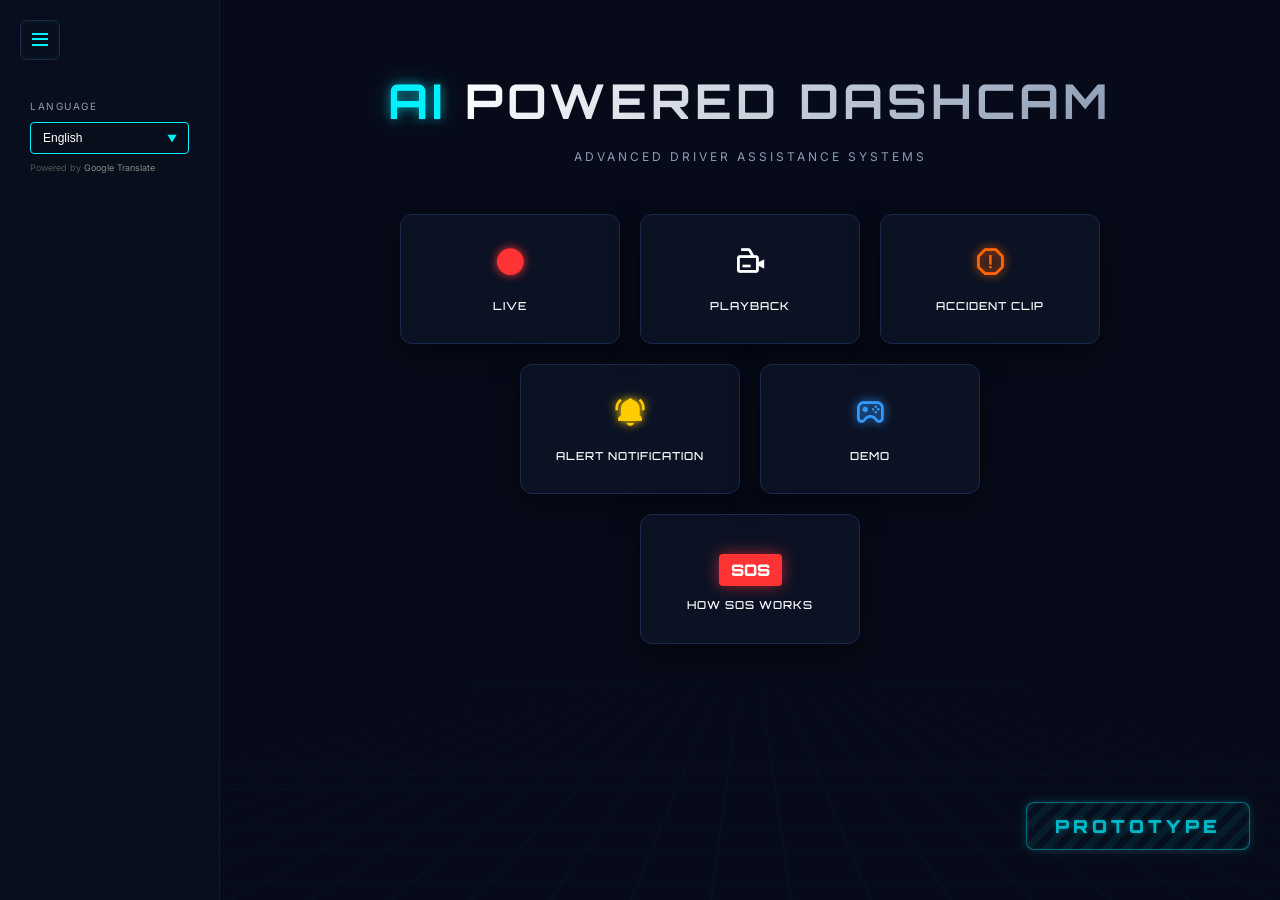
==== commit 95874d7d: "UI Updates: rename labels and restrict prototype badge to home page" ====
--- a/frontend/index.html
+++ b/frontend/index.html
@@ -79,14 +79,14 @@
                         <div class="card-icon glow-red">
                             <i class='bx bxs-circle'></i>
                         </div>
-                        <span class="card-label" data-i18n="live">LIVE OPTION</span>
+                        <span class="card-label" data-i18n="live">LIVE</span>
                     </button>
 
                     <button class="action-card" id="preRecordBtn">
                         <div class="card-icon">
                             <i class='bx bx-video-recording'></i>
                         </div>
-                        <span class="card-label" data-i18n="record">PRE RECORD OPTION</span>
+                        <span class="card-label" data-i18n="record">PLAYBACK</span>
                     </button>
 
                     <button class="action-card" id="accidentBtn">
@@ -110,7 +110,7 @@
                         <div class="card-icon glow-blue">
                             <i class='bx bx-joystick'></i>
                         </div>
-                        <span class="card-label" data-i18n="demo">DEMO OPTION</span>
+                        <span class="card-label" data-i18n="demo">DEMO</span>
                     </button>
                 </div>
 
@@ -484,11 +484,16 @@
                 <button class="modal-btn save" id="modalSaveBtn" data-i18n="save_clip">Save Clip</button>
             </div>
         </div>
-    </div>    <!-- Prototype Image Modal -->
+    </div> <!-- Prototype Image Modal -->
     <div id="prototypeImageModal" class="modal-overlay hidden" style="z-index: 2000;">
-        <div class="prototype-modal-content" style="position: relative; max-width: 90vw; max-height: 90vh; display: flex; justify-content: center; align-items: center;">
-            <button id="closePrototypeBtn" style="position: absolute; top: -40px; right: 0; background: none; border: none; color: white; font-size: 30px; cursor: pointer; transition: color 0.3s;" onmouseover="this.style.color='var(--accent-cyan)'" onmouseout="this.style.color='white'"><i class='bx bx-x'></i></button>
-            <img src="prototype_image.png" alt="Prototype Diagram" style="max-width: 100%; max-height: 90vh; border-radius: 10px; box-shadow: 0 0 30px rgba(0, 240, 255, 0.5); object-fit: contain;">
+        <div class="prototype-modal-content"
+            style="position: relative; max-width: 90vw; max-height: 90vh; display: flex; justify-content: center; align-items: center;">
+            <button id="closePrototypeBtn"
+                style="position: absolute; top: -40px; right: 0; background: none; border: none; color: white; font-size: 30px; cursor: pointer; transition: color 0.3s;"
+                onmouseover="this.style.color='var(--accent-cyan)'" onmouseout="this.style.color='white'"><i
+                    class='bx bx-x'></i></button>
+            <img src="prototype_image.png" alt="Prototype Diagram"
+                style="max-width: 100%; max-height: 90vh; border-radius: 10px; box-shadow: 0 0 30px rgba(0, 240, 255, 0.5); object-fit: contain;">
         </div>
     </div>
 
